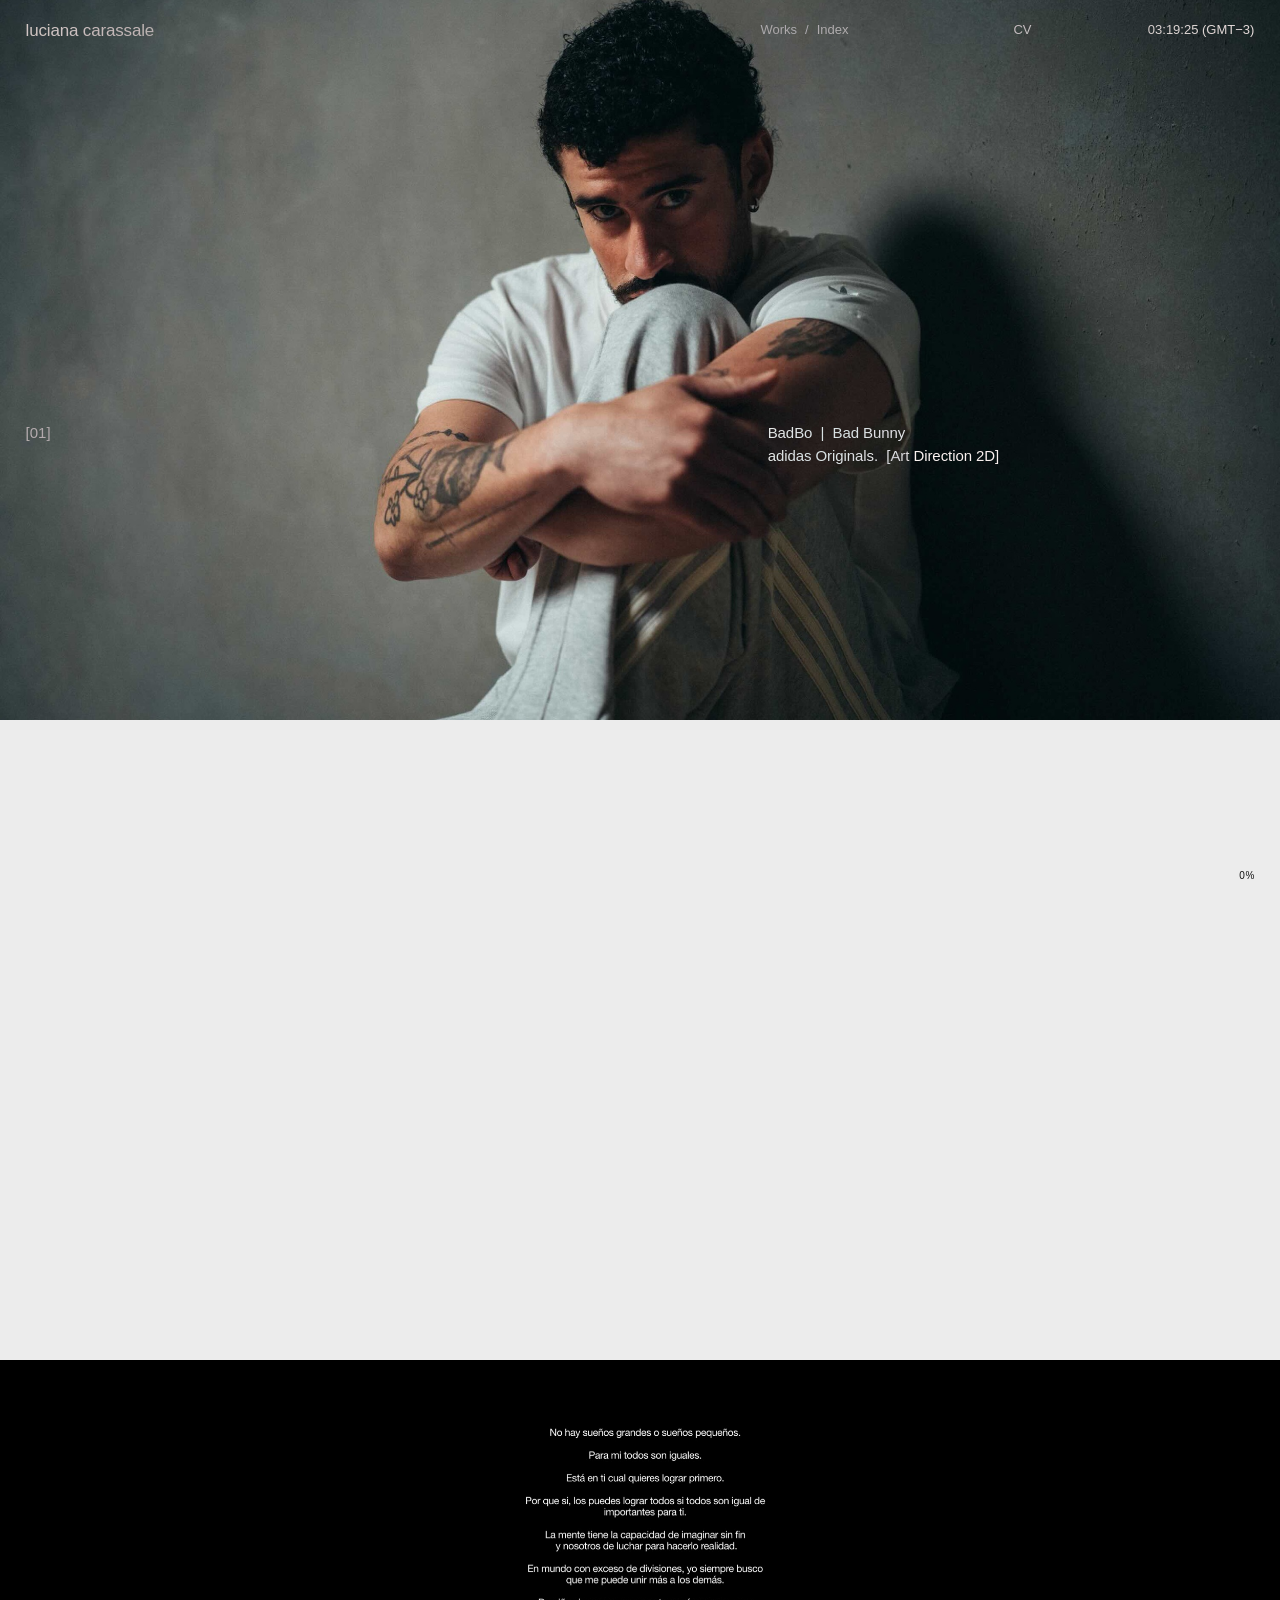
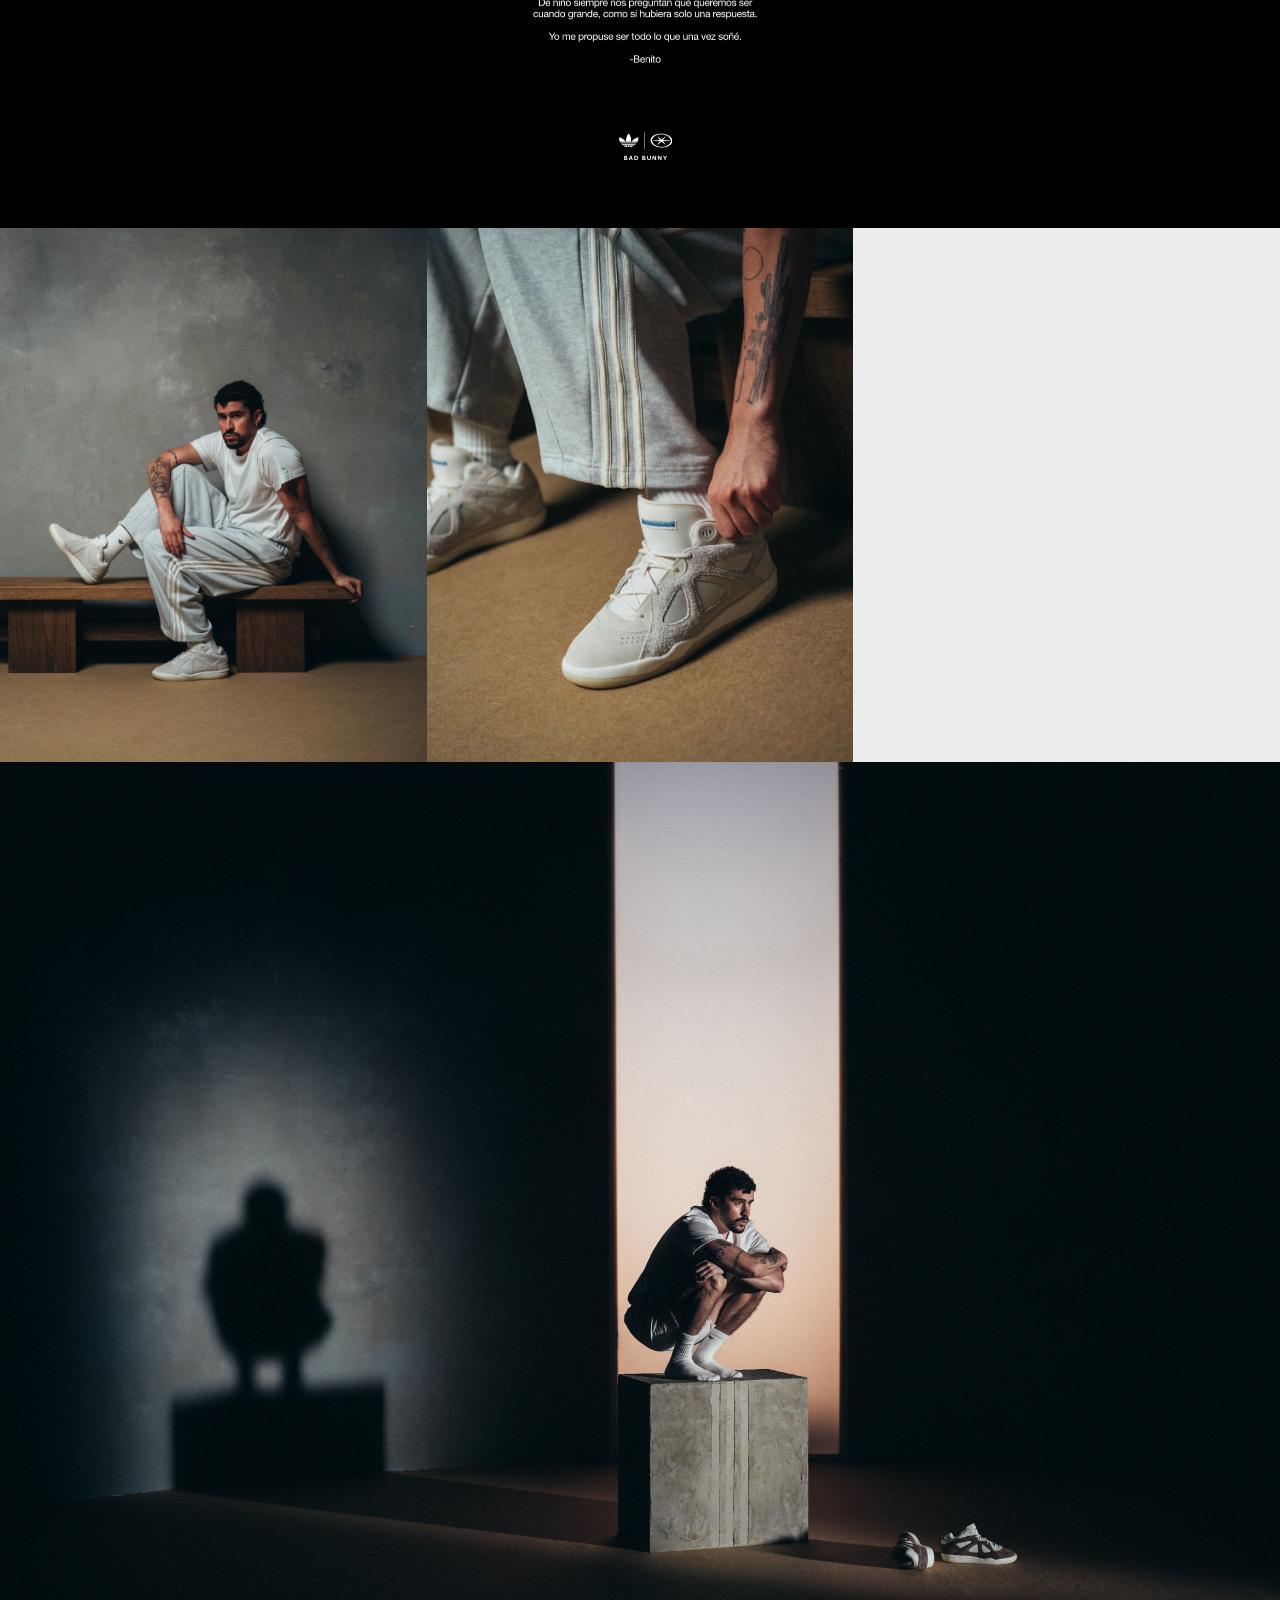
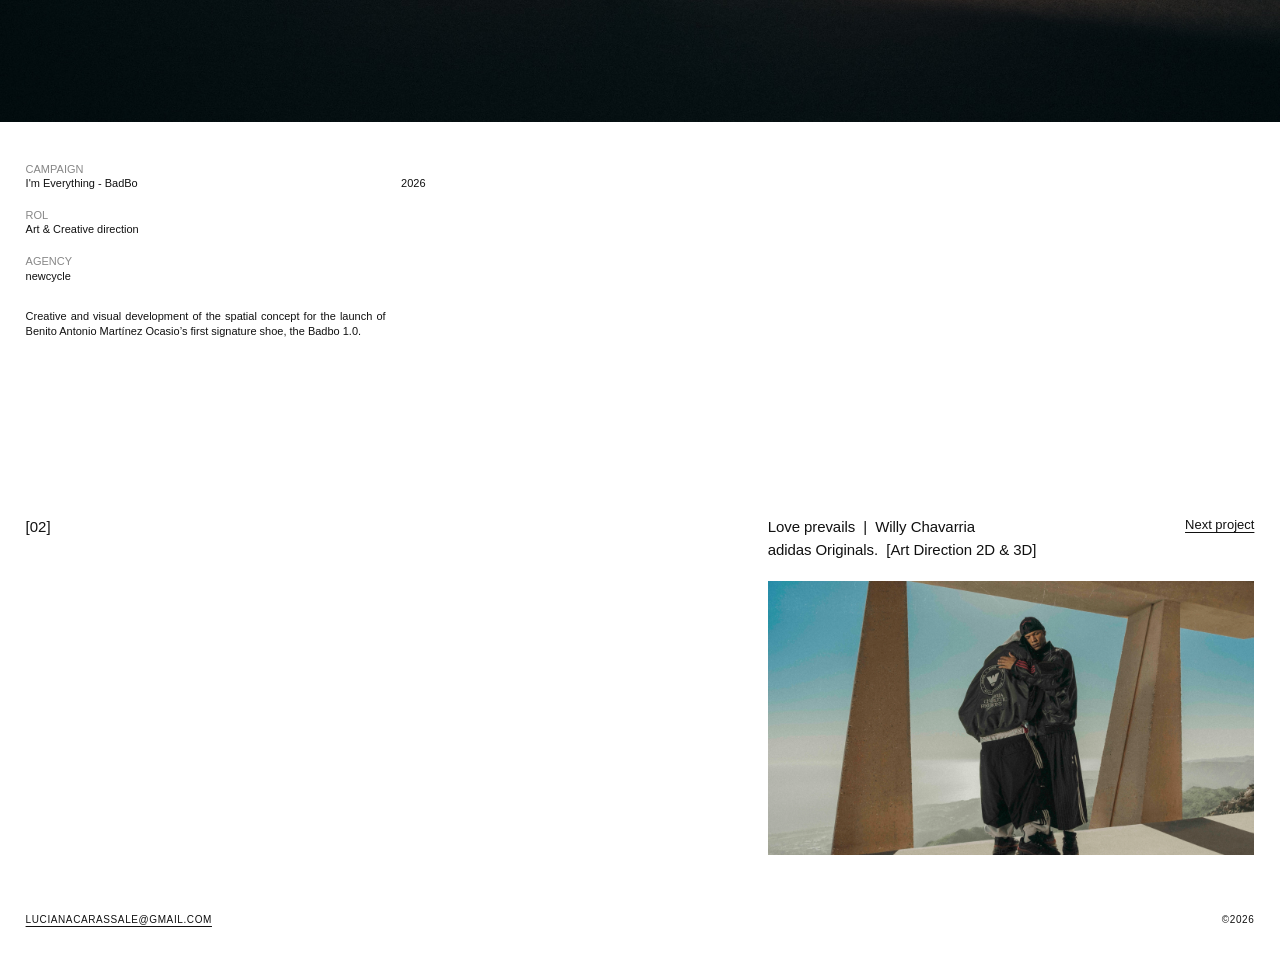
==== project.html @ 80a5f67a "Primera versión del portfolio Co-Authored-By: Claude Opus 5.5 <noreply@anthropic.com>" ====
<!doctype html>
<html lang="en">
<head>
  <meta charset="utf-8">
  <meta name="viewport" content="width=device-width, initial-scale=1">
  <title>Project — Luciana Carassale</title>
  <meta name="theme-color" content="#FFFFFF">
  <link rel="stylesheet" href="css/style.css">
</head>
<body class="page-project">

  <header class="site-head">
    <a class="logo" href="index.html">luciana carassale</a>
    <nav class="site-nav" aria-label="Main">
      <a href="works.html#works">Works</a>
      <span aria-hidden="true">/</span>
      <a href="works.html#index">Index</a>
    </nav>
    <div class="head-right">
      <a href="works.html#cv">CV</a>
      <span class="clock" data-clock></span>
    </div>
  </header>

  <div class="p-overlay" aria-hidden="true"></div>
  <span class="p-progress" aria-hidden="true">0%</span>

  <main>
    <h1 class="sr-only">Project</h1>
    <div class="p-gallery"></div>
    <section class="p-next" aria-label="Next project"></section>
  </main>

  <footer class="site-foot">
    <a class="mail" data-mail></a>
    <span data-year></span>
  </footer>

  <script src="js/media.js"></script>
  <script src="js/data.js"></script>
  <script src="js/common.js"></script>
  <script src="js/project.js"></script>
</body>
</html>
---- css/style.css ----
/* =========================================================
   Luciana Carassale — Portfolio
   ========================================================= */

:root {
  --ink: #111111;
  --paper: #FFFFFF;
  --muted: #6B6B6B;
  --pad: clamp(16px, 2vw, 30px);
  --font: 'Helvetica Neue', Helvetica, Arial, sans-serif;
}

*, *::before, *::after { box-sizing: border-box; }

html, body { margin: 0; background: var(--paper); }

body {
  font-family: var(--font);
  font-size: 13px;
  line-height: 1.3;
  color: var(--ink);
  -webkit-font-smoothing: antialiased;
  text-rendering: optimizeLegibility;
  transition: color 200ms ease;
}

a { color: inherit; text-decoration: none; }
a:hover { opacity: 0.6; }
button { font: inherit; color: inherit; background: none; border: 0; padding: 0; cursor: pointer; }
img, video { display: block; max-width: 100%; }

.sr-only {
  position: absolute; width: 1px; height: 1px; overflow: hidden;
  clip: rect(0 0 0 0); white-space: nowrap;
}

/* ---------- Header (igual en todas las páginas) ---------- */

.site-head {
  position: relative;
  z-index: 3;
  display: grid;
  grid-template-columns: minmax(0, 3fr) minmax(0, 1fr) minmax(0, 1fr);
  column-gap: 12px;
  align-items: start;
  padding: 18px var(--pad);
}
.site-head .logo { font-size: 17px; letter-spacing: -0.01em; padding: 2px 0; justify-self: start; }
.site-nav { display: flex; align-items: center; gap: 8px; font-weight: 500; }
.site-nav a, .head-right a { padding: 4px 0; }
.head-right { display: flex; flex-wrap: wrap; justify-content: space-between; gap: 8px 16px; font-weight: 500; }
.clock { padding: 4px 0; font-variant-numeric: tabular-nums; white-space: nowrap; }
.is-active { text-decoration: underline; text-underline-offset: 3px; }

/* ---------- Footer ---------- */

.site-foot {
  position: relative;
  z-index: 1;
  display: grid;
  grid-template-columns: repeat(3, minmax(0, 1fr));
  gap: 8px 24px;
  padding: 18px var(--pad);
  font-size: 10px;
  letter-spacing: 0.06em;
  text-transform: uppercase;
}
.site-foot > :nth-child(1) { justify-self: start; }
.site-foot > :nth-child(2) { justify-self: center; }
.site-foot > :nth-child(3) { justify-self: end; }
.site-foot .mail { text-decoration: underline; text-underline-offset: 3px; }

/* ---------- Etiqueta de proyecto: 2 renglones ---------- */

.label {
  display: grid;
  grid-template-columns: auto minmax(0, 1fr);
  column-gap: 12px;
  row-gap: 3px;
  letter-spacing: -0.005em;
  transition: color 200ms ease;
}
.label .n, .label .t { font-weight: 500; }
.label .t, .label .m { white-space: pre; overflow: hidden; text-overflow: ellipsis; }
.label .m { grid-column: 2; }

/* ---------- Placeholders (mientras no haya imagen) ---------- */

.media { position: relative; overflow: hidden; background-color: #ECECEC; }
.media > img, .media > video { width: 100%; height: 100%; object-fit: cover; }
.ph-label {
  position: absolute; left: 12px; bottom: 10px;
  font-size: 10px; letter-spacing: 0.06em; text-transform: uppercase;
  color: rgba(255, 255, 255, 0.6);
  pointer-events: none;
}

/* =========================================================
   INICIO
   ========================================================= */

.page-intro { min-height: 100vh; display: flex; flex-direction: column; position: relative; overflow-x: clip; }
html:has(body.page-intro) { overflow-x: hidden; } /* al centrar la composición no aparece scroll de costado */
.page-intro .site-head { position: absolute; top: 0; left: 0; right: 0; }
.page-intro .home { flex: 1 1 auto; cursor: pointer; }

/* Composición del inicio. Las medidas salen del diseño (pantalla de 1546 px) en "unidades"
   (--u = 1vw en el diseño). En pantallas cuadradas o verticales un script agranda --u y
   corre todo con --dx / --dy para que quede centrado. */
.page-intro { --u: 1vw; --dx: 0px; --dy: 0px; }
.home-comp { position: relative; height: max(100svh - 60px, calc(52 * var(--u) + var(--dy))); }
.home-comp > * { position: absolute; margin: 0; }
.home-sig { left: calc(8.7 * var(--u) + var(--dx)); top: calc(7.4 * var(--u) + var(--dy)); width: calc(40.4 * var(--u)); pointer-events: none; }
.home-sig-img { width: 100%; height: auto; }
.home-photo { left: calc(41.66 * var(--u) + var(--dx)); top: calc(25 * var(--u) + var(--dy)); width: calc(16.56 * var(--u)); height: auto; aspect-ratio: 1 / 1; object-fit: cover; filter: grayscale(1); z-index: 2; }
.home-services { list-style: none; padding: 0; z-index: 2; left: calc(20.3 * var(--u) + var(--dx)); transform: translateX(-50%); text-align: center; text-transform: uppercase; font-weight: 600; font-size: max(10px, calc(0.97 * var(--u))); line-height: 1.25; white-space: nowrap; }
.home-services--a { top: calc(32.3 * var(--u) + var(--dy)); }
.home-services--b { top: calc(46.4 * var(--u) + var(--dy)); }
.home-note { left: calc(14.75 * var(--u) + var(--dx)); top: calc(35.9 * var(--u) + var(--dy)); width: max(56px, calc(4.6 * var(--u))); z-index: 1; font-size: max(6px, calc(0.5 * var(--u))); line-height: 1.25; font-weight: 600; text-transform: uppercase; color: #C8C8C8; }
/* Líneas punteadas (posiciones del diseño) */
.home-lines { position: absolute; inset: 0; pointer-events: none; overflow: hidden; }
.hl-v { position: absolute; top: 0; bottom: 0; border-left: 1px dashed #C4C4C4; }
.hl-1 { left: calc(14.42 * var(--u) + var(--dx)); }
.hl-2 { left: calc(15.39 * var(--u) + var(--dx)); }
.hl-3 { left: calc(44.57 * var(--u) + var(--dx)); }
.hl-4 { left: calc(55.37 * var(--u) + var(--dx)); }
.hl-h { position: absolute; top: calc(31.7 * var(--u) + var(--dy)); left: calc(14.42 * var(--u) + var(--dx)); width: calc(27.24 * var(--u)); border-top: 1px dashed #C4C4C4; }
.home-works { left: calc(50 * var(--u) + var(--dx)); top: calc(48.6 * var(--u) + var(--dy)); font-size: max(12px, calc(1.03 * var(--u))); font-weight: 600; white-space: nowrap; }
.home-works span { display: inline-block; margin-left: 0.3em; transition: transform 200ms ease; }
.home-works:hover { opacity: 1; }
.home-works:hover span { transform: translateX(4px); }

/* =========================================================
   WORKS / INDEX / CV
   ========================================================= */

.page-works { min-height: 100vh; display: flex; flex-direction: column; }

.hover-bg {
  position: fixed; inset: 0; z-index: 0;
  opacity: 0;
  background-color: var(--paper);
  background-size: cover; background-position: center;
  transition: opacity 260ms ease, background-color 260ms ease;
  pointer-events: none;
}
.hover-bg > img, .hover-bg > video { position: absolute; inset: 0; width: 100%; height: 100%; object-fit: cover; }
.hover-bg .ph-label { left: 50%; bottom: 56px; transform: translateX(-50%); white-space: nowrap; color: rgba(255,255,255,0.55); }

.works-main {
  position: relative;
  z-index: 1;
  flex: 1 1 auto;
  padding: clamp(80px, 11vw, 160px) var(--pad) 96px;
}

.view { display: none; }
.view.is-shown { display: grid; }

.grid-works { grid-template-columns: repeat(5, minmax(0, 1fr)); gap: 48px 20px; }
.work { display: flex; flex-direction: column; gap: 12px; min-width: 0; transition: gap 700ms cubic-bezier(.65, 0, .35, 1); }
.work .label { font-size: 11px; }
.work .label .t, .work .label .m { white-space: pre-wrap; }
.work .media { aspect-ratio: 16 / 9; height: var(--mh, auto); margin-top: auto; transition: opacity 220ms ease, height 700ms cubic-bezier(.65, 0, .35, 1); }
.grid-works { transition: row-gap 700ms cubic-bezier(.65, 0, .35, 1); }

/* Index = la misma grilla con las imágenes aplastadas (se anima al cambiar) */
.grid-works.is-index { row-gap: 22px; }
.grid-works.is-index .work { gap: 0; }
.grid-works.is-index .work .media { height: 0; }
.no-anim, .no-anim * { transition: none !important; }
@media (max-width: 1200px) { .grid-works { grid-template-columns: repeat(4, minmax(0, 1fr)); } }
@media (max-width: 960px)  { .grid-works { grid-template-columns: repeat(3, minmax(0, 1fr)); } }


.work:hover { opacity: 1; }

/* Estado "mouse encima de un proyecto" */
body.is-hovering { color: #FFFFFF; }
body.is-hovering .hover-bg { opacity: 1; }
body.is-hovering .work:not(.is-current) .media { opacity: 0; }
body.is-hovering .label { color: rgba(255, 255, 255, 0.38); }
body.is-hovering .is-current .label { color: #FFFFFF; }

/* CV */
.view-cv {
  /* Mismas columnas que el header: texto | Works / Index | CV */
  grid-template-columns: minmax(0, 3fr) minmax(0, 1fr) minmax(0, 1fr);
  grid-template-rows: auto auto;
  column-gap: 12px;
  font-size: 14px; line-height: 1.35;
}
/* En CV el texto arranca más arriba que la grilla de Works */
.works-main:has(.view-cv.is-shown) { padding-top: 80px; }
.view-cv p, .view-cv h2, .view-cv ul { margin: 0; }
.cv-bio { grid-column: 1; grid-row: 1 / 3; max-width: 470px; text-wrap: pretty; }
.cv-bio p + p { margin-top: 1.35em; }
.cv-contact { grid-column: 2 / 4; grid-row: 1; padding-top: 15vh; }
.cv-mail { color: #555555; font-weight: 600; }
.cv-services { grid-column: 2; grid-row: 2; padding-top: 15vh; }
.cv-links { grid-column: 3; grid-row: 2; padding-top: 15vh; display: flex; flex-direction: column; justify-content: space-between; align-items: flex-start; }
.cv-k { display: block; font-size: 14px; font-weight: 600; text-transform: uppercase; margin-bottom: 1.4em !important; }
.cv-link { text-decoration: underline; text-underline-offset: 3px; }
.cv-download { color: var(--muted); letter-spacing: 0.04em; margin-bottom: 0 !important; }
.cv-services ul { list-style: none; padding: 0; text-transform: uppercase; }

/* =========================================================
   PROYECTO
   ========================================================= */

.page-project .site-head {
  position: fixed; top: 0; left: 0; right: 0;
  color: #FFFFFF;
  mix-blend-mode: difference;
}

.split { display: grid; grid-template-columns: minmax(0, 3fr) minmax(0, 2fr); column-gap: 12px; align-items: start; }

.p-overlay {
  position: fixed; top: 47vh; left: 0; right: 0; z-index: 2;
  padding: 0 var(--pad);
  color: #FFFFFF;
  mix-blend-mode: difference;
  pointer-events: none;
  font-size: 15px;
  transition: opacity 200ms ease;
}
.p-overlay.is-hidden { opacity: 0; }

/* Ficha del proyecto: al final, antes de "Next project" (CAMPAIGN / ROL / AGENCY + texto) */
.p-next.has-info { padding-top: 40px; }
.p-info { width: min(400px, 100%); margin-bottom: clamp(120px, 14vw, 220px); font-size: 11px; line-height: 1.3; }
.p-info-top { display: flex; justify-content: space-between; align-items: flex-end; gap: 16px; margin-bottom: 1.6em; }
.p-info-row { display: flex; flex-direction: column; margin-bottom: 1.6em; }
.p-info-top .p-info-row { margin-bottom: 0; }
.p-info-k { text-transform: uppercase; opacity: 0.5; }
.p-info-ph { opacity: 0.4; }
.p-info-text p { margin: 0 0 1em; }
.p-info-text p:last-child { margin-bottom: 0; }
.p-info-text { margin: 2.4em 0 0; max-width: 360px; text-align: justify; hyphens: manual; }
.p-overlay .label .t, .p-overlay .label .m { white-space: pre-wrap; }

.p-progress {
  position: fixed; right: var(--pad); bottom: 18px; z-index: 2;
  color: #FFFFFF; mix-blend-mode: difference;
  font-size: 10px; letter-spacing: 0.06em;
  pointer-events: none;
}

.p-hero { height: max(560px, 56.25vw); }

.g-wide-wrap, .g-pair { padding: 40px var(--pad); }
.g-wide-wrap + .g-pair { padding-top: 0; }
.g-wide { aspect-ratio: 21 / 9; }
.g-pair { display: grid; grid-template-columns: repeat(auto-fit, minmax(min(360px, 100%), 1fr)); gap: 40px 48px; }
.g-pair .media, .g-bleed .media { aspect-ratio: 4 / 5; }
.g-bleed { display: grid; grid-template-columns: repeat(auto-fit, minmax(min(360px, 100%), 1fr)); }
.g-full { aspect-ratio: 16 / 9; }
/* Con foto o video real, se muestra entera (sin recorte) */
.g-full:has(img, video) { aspect-ratio: auto; }
.g-full > img, .g-full > video { height: auto; }
.g-fit { background-color: var(--paper); }
.g-fit > img, .g-fit > video { width: auto; max-width: 100%; max-height: 100svh; margin: 0 auto; }
/* Proyectos sin imagen principal (hero: 'none'): la imagen arranca con aire arriba */
.g-fit--space { padding: 14vh var(--pad) 6vh; }
.g-fit--space > img, .g-fit--space > video { max-height: 80vh; }

.g-single { padding: 40px var(--pad); }
.g-single .media { width: min(100%, calc(50% - 24px)); margin: 0 auto; aspect-ratio: 4 / 5; }
.g-single .media:has(img, video) { aspect-ratio: auto; }
.g-single .media > img, .g-single .media > video { height: auto; }
.g-pair + .g-pair, .g-pair + .g-single, .g-single + .g-pair, .g-single + .g-single { padding-top: 0; }

/* Diseño Readymag: filas pegadas, sin espacios */
.g-row { display: flex; }
.g-cell { min-width: 0; }
.g-cell .media { width: 100%; height: 100%; }
.g-framed { padding: 12vh 16vw; background-color: var(--paper); }
.g-cell { position: relative; }
.g-caption { position: absolute; left: 12px; bottom: 10px; font-size: 10px; letter-spacing: 0.06em; text-transform: uppercase; color: #FFFFFF; pointer-events: none; }
.g-text { display: flex; justify-content: center; padding: 14vh var(--pad); }
.g-text > div { max-width: 440px; font-size: 11px; line-height: 1.55; text-align: center; text-wrap: pretty; }
.g-text p { margin: 0 0 1.4em; }
.g-text p:last-child { margin-bottom: 0; }
/* Después de una imagen enmarcada, el texto no suma su espacio de arriba (ya lo da el marco) */
.g-framed + .g-text { padding-top: 0; }

.p-next { padding: clamp(200px, 22vw, 320px) var(--pad) 40px; }
.p-next .label { font-size: 15px; }
.p-next .label .t, .p-next .label .m { white-space: pre-wrap; }
.p-next-body { display: flex; flex-direction: column; gap: 22px; }
.p-next-row { display: flex; flex-wrap: wrap; justify-content: space-between; gap: 8px 16px; }
.p-next-cta { text-decoration: underline; text-underline-offset: 3px; }
.p-next .media { aspect-ratio: 16 / 9; }
.p-next a:hover { opacity: 1; }
.p-next a:hover .p-next-cta { opacity: 0.6; }

.page-project .site-foot { grid-template-columns: 1fr 1fr; padding-bottom: 44px; }
.page-project .site-foot > :nth-child(2) { justify-self: end; }

/* =========================================================
   CELULAR
   ========================================================= */

@media (max-width: 760px) {
  /* Header en una sola línea: logo a la izquierda, Works / Index / CV a la derecha */
  .site-head { display: flex; align-items: center; gap: 8px; padding: 6px 16px; }
  .site-head .logo { margin-right: auto; }
  .site-head a { min-height: 44px; display: inline-flex; align-items: center; }
  .head-right { gap: 8px; }
  .head-right::before { content: '/'; font-weight: 500; align-self: center; }
  .clock { display: none; }

  /* Etiqueta apilada: [01] / título / cliente */
  .label { grid-template-columns: minmax(0, 1fr); }
  .label .n { margin-bottom: 10px; }
  .label .m { grid-column: 1; }
  .label .t, .label .m { white-space: pre-wrap; }

  /* Works e Index: dos columnas */
  .works-main { padding: 22svh 16px 64px; }
  .grid-works { grid-template-columns: repeat(2, minmax(0, 1fr)); gap: 36px 12px; }
  .work { gap: 12px; }
  .site-foot { padding: 18px 16px; grid-template-columns: 1fr 1fr; }
  .site-foot > :nth-child(1) { grid-column: 1 / -1; }
  .site-foot > :nth-child(2) { justify-self: start; }

  /* CV: todo en una columna */
  .view-cv { grid-template-columns: minmax(0, 1fr); grid-template-rows: none; row-gap: 48px; }
  .works-main:has(.view-cv.is-shown) { padding-top: 96px; }
  .cv-bio, .cv-contact, .cv-services, .cv-links { grid-column: 1; grid-row: auto; padding-top: 0; max-width: none; }
  .cv-links { gap: 24px; justify-content: flex-start; }

  /* Inicio: en celular la composición se acomoda en vertical */
  .home-lines { display: none; }
  .home-comp { height: auto; padding: 120px 16px 64px; display: flex; flex-direction: column; }
  .home-comp > * { position: static; transform: none; }
  .home-sig { width: 92%; }
  .home-photo { width: 36%; align-self: flex-end; margin-top: -8vw; margin-right: 4%; }
  .home-services { left: auto; align-self: center; font-size: 14px; margin-top: 40px; }
  .home-services--b { margin-top: 28px; }
  .home-note { order: 3; width: 60%; align-self: center; text-align: center; font-size: 9px; margin-top: 16px; }
  .home-services--b { order: 4; }
  .home-works { order: 5; align-self: flex-end; margin-top: 48px; font-size: 16px; min-height: 44px; display: inline-flex; align-items: center; }

  /* Proyecto: imagen principal a pantalla completa, título apilado */
  .split { display: flex; flex-direction: column; align-items: stretch; gap: 10px; }
  .p-overlay { padding: 0 16px; }
  .p-next.has-info { padding-top: 32px; }
  .p-info { margin-bottom: 18svh; }
  .p-info-row, .p-info-top { margin-bottom: 1.4em; }
  .p-info-text { max-width: none; }
  .p-overlay, .p-next .label { font-size: 13px; }
  .p-progress { right: 16px; }
  .p-hero { height: 100svh; }

  /* Galería: los pares quedan lado a lado */
  .g-wide-wrap, .g-pair, .g-single { padding: 8px 16px; }
  .g-single .media { width: 100%; }
  .g-framed { padding: 8svh 16px; }
  .g-text { padding: 10svh 24px; }
  .g-row--wrap { flex-wrap: wrap; }
  .g-row--wrap .g-cell { flex: 0 0 50% !important; aspect-ratio: 4 / 5 !important; }
  .g-row--stack { flex-direction: column; }
  .g-row--stack .g-cell { flex: none !important; width: 100%; }
  .g-wide { aspect-ratio: 4 / 3; }
  .g-pair { grid-template-columns: repeat(2, minmax(0, 1fr)); gap: 8px; }
  .g-bleed { grid-template-columns: repeat(2, minmax(0, 1fr)); }

  /* Next project: aparece donde estaba el título del proyecto */
  .p-next { padding: 47svh 16px 24px; }
  .p-next-body { gap: 0; }
  .p-next-row { flex-wrap: nowrap; align-items: start; margin-bottom: 12svh; }
  .p-next-cta { flex: none; }
  .p-next .media { aspect-ratio: 4 / 3; }
}

@media (prefers-reduced-motion: reduce) {
  * { transition: none !important; }
}
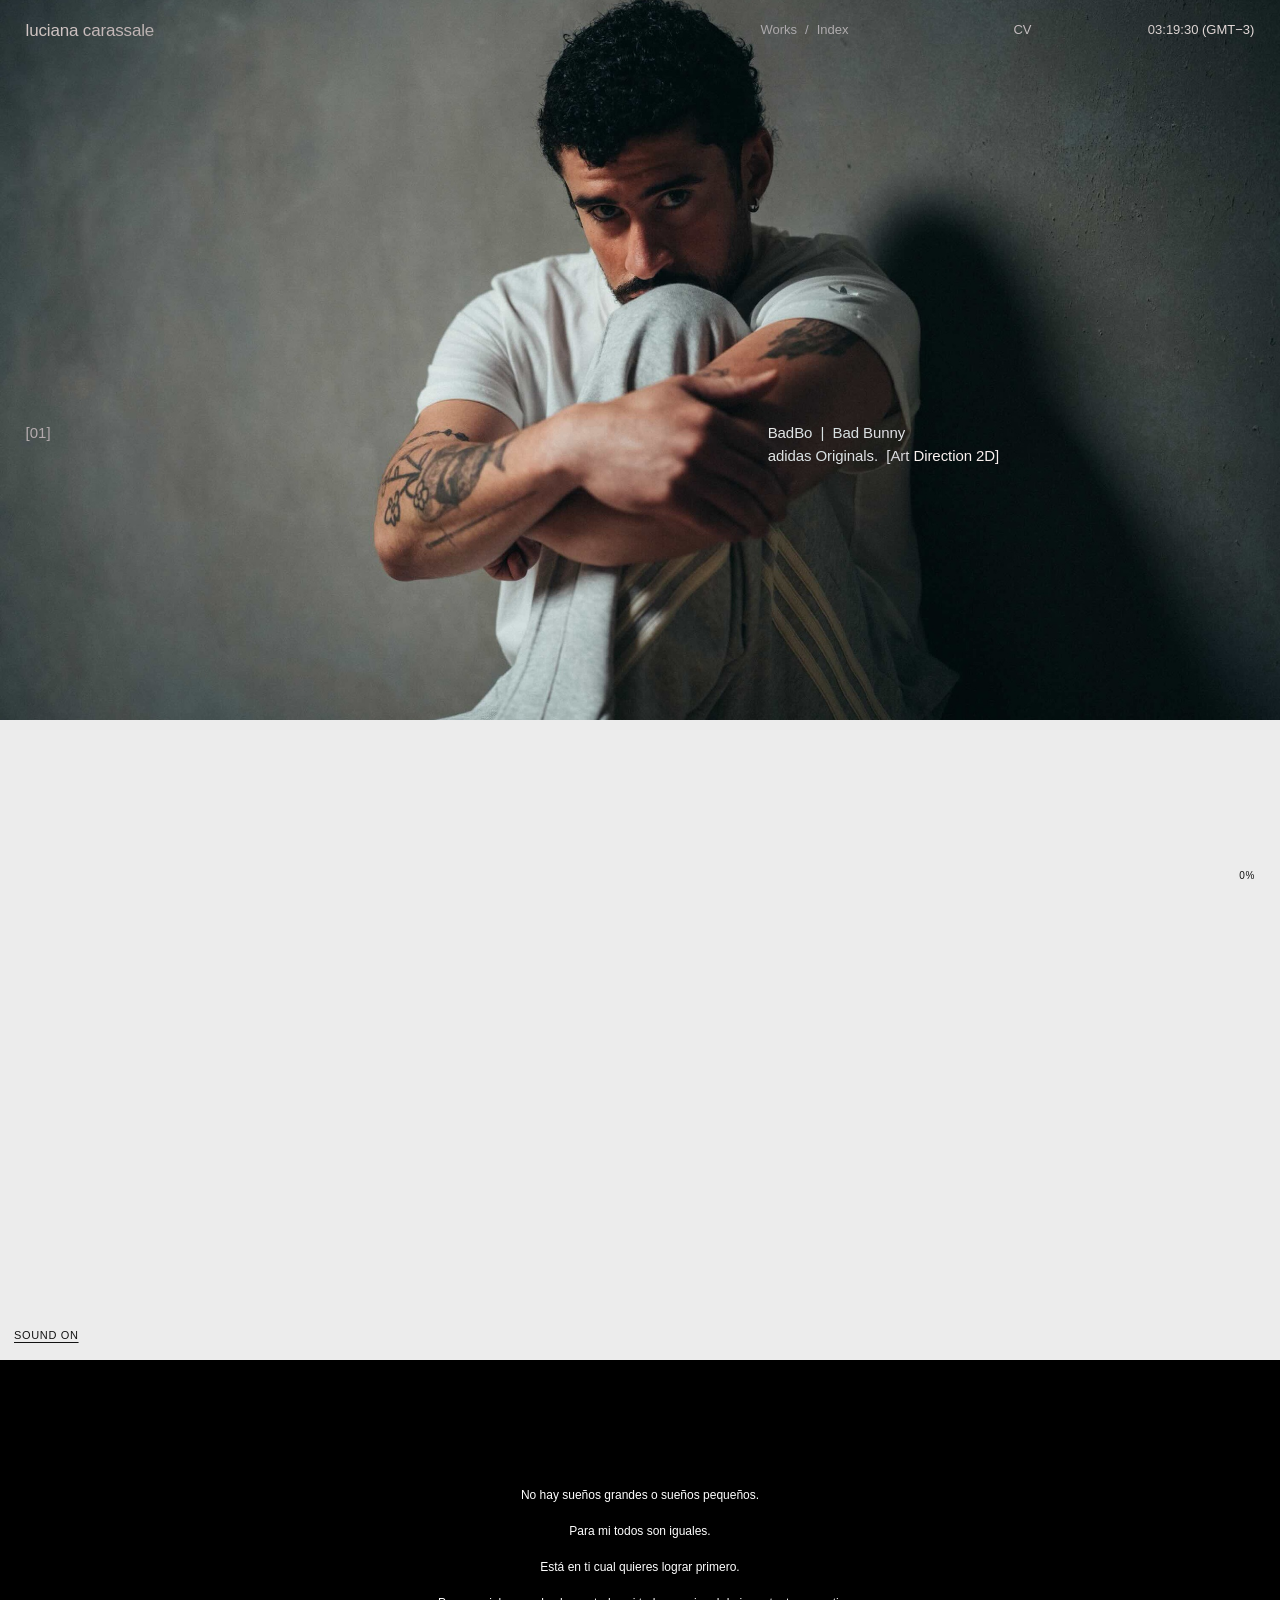
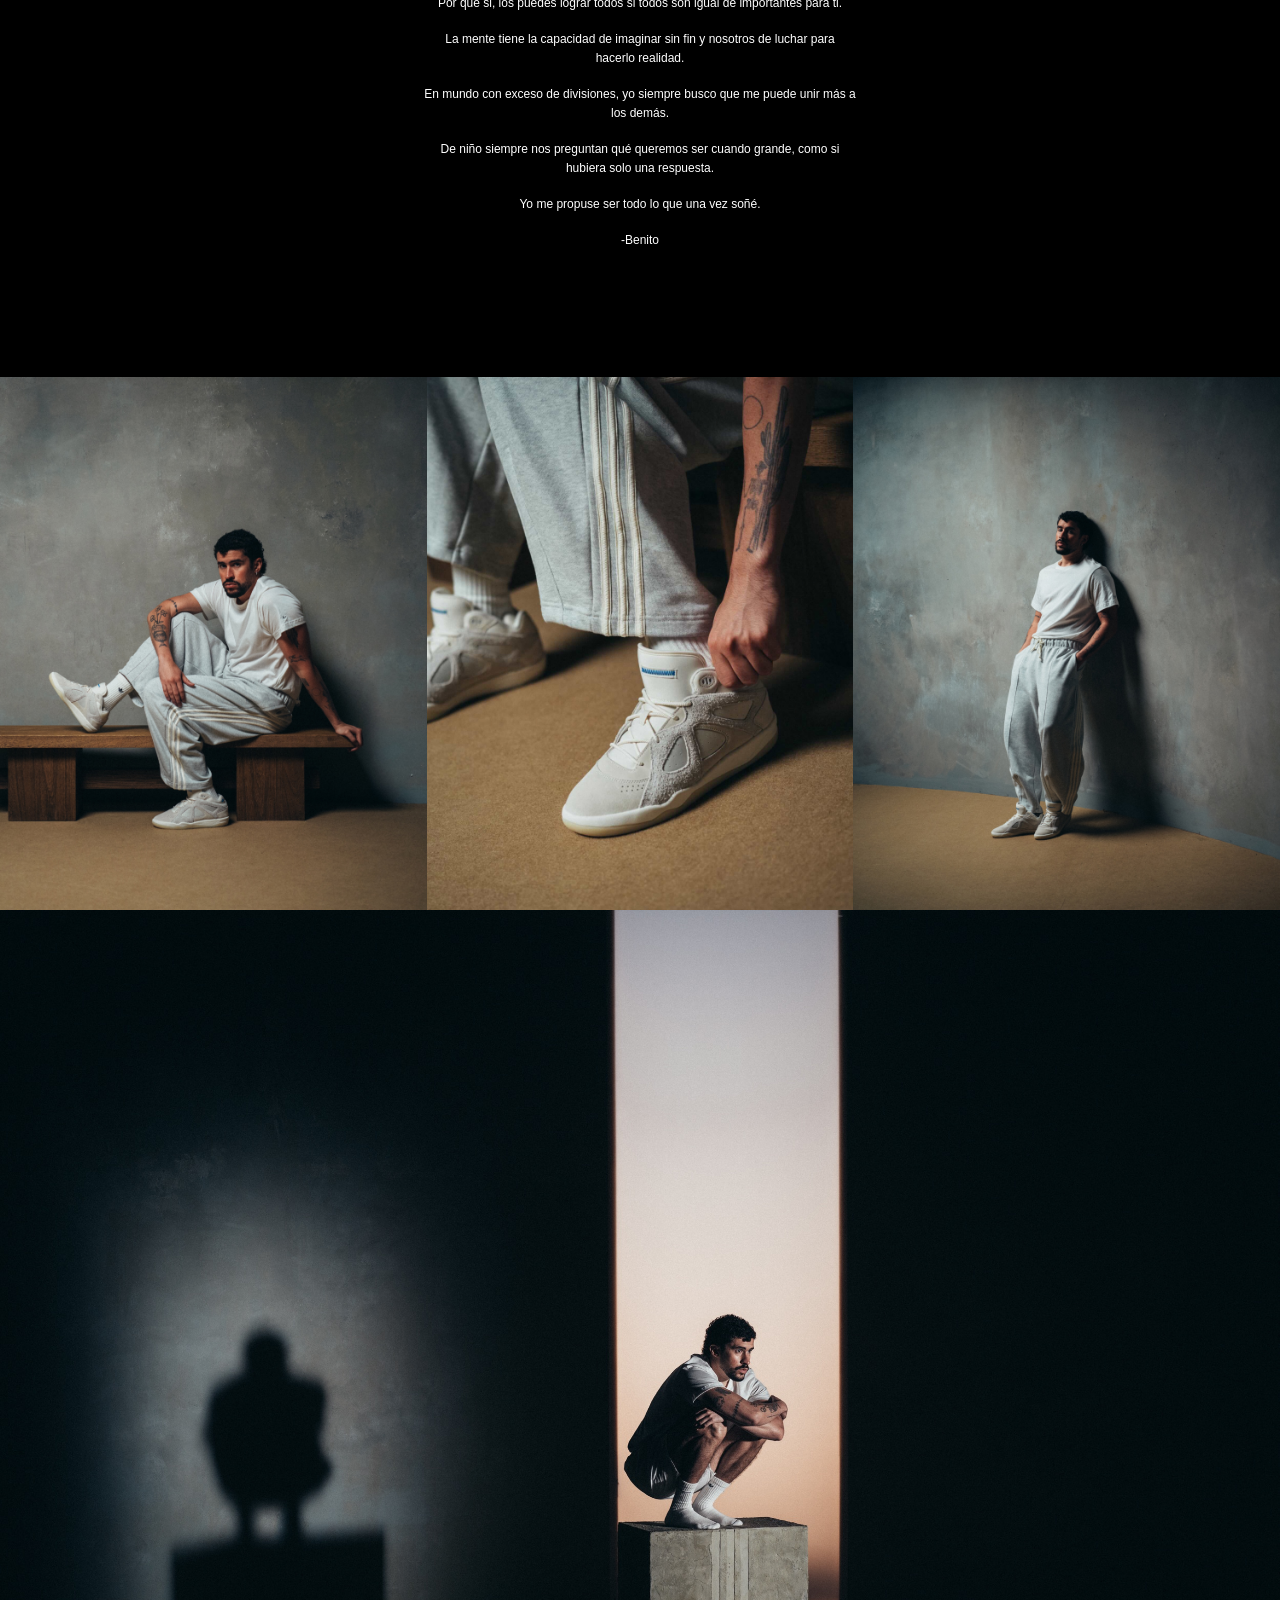
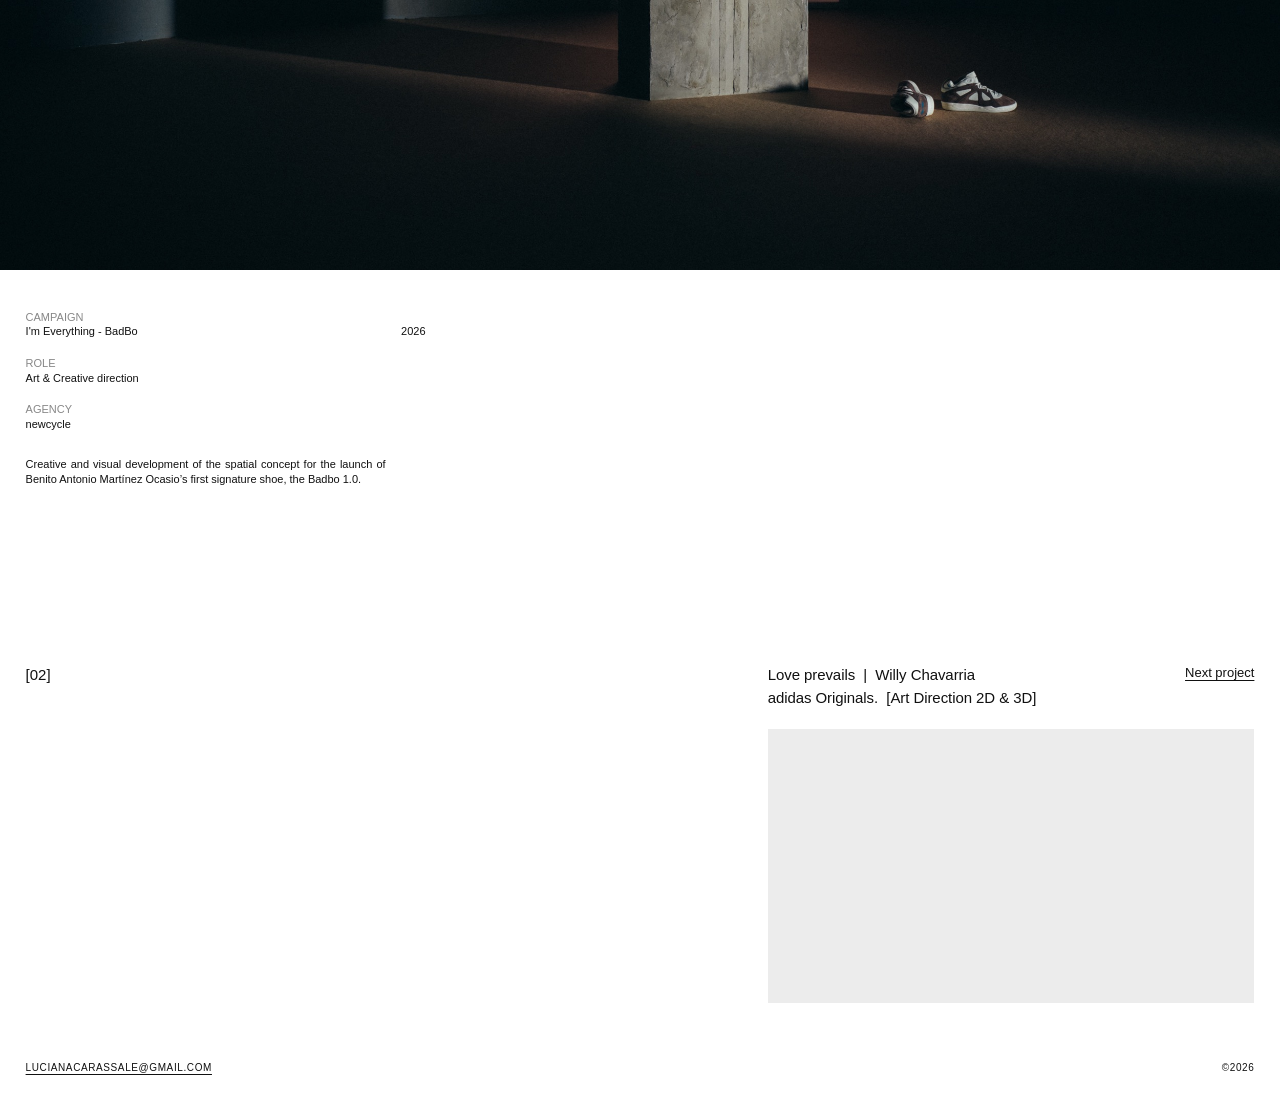
==== commit 605fe1d3: "Ícono de la pestaña y nombre corto en el inicio Co-Authored-By: Claude Opus 5.5 <noreply@anthropic.c" ====
--- a/project.html
+++ b/project.html
@@ -5,6 +5,9 @@
   <meta name="viewport" content="width=device-width, initial-scale=1">
   <title>Project — Luciana Carassale</title>
   <meta name="theme-color" content="#FFFFFF">
+  <link rel="icon" type="image/png" sizes="32x32" href="images/icon/icon-32.png">
+  <link rel="icon" type="image/png" sizes="512x512" href="images/icon/icon-512.png">
+  <link rel="apple-touch-icon" href="images/icon/icon-180.png">
   <link rel="stylesheet" href="css/style.css">
 </head>
 <body class="page-project">
--- a/css/style.css
+++ b/css/style.css
@@ -51,6 +51,19 @@
 .head-right { display: flex; flex-wrap: wrap; justify-content: space-between; gap: 8px 16px; font-weight: 500; }
 .clock { padding: 4px 0; font-variant-numeric: tabular-nums; white-space: nowrap; }
 .is-active { text-decoration: underline; text-underline-offset: 3px; }
+
+/* Botón de sonido de los videos de cada proyecto */
+.sound-btn {
+  position: absolute; left: 14px; bottom: 12px; z-index: 1;
+  padding: 6px 0; color: #FFFFFF; mix-blend-mode: difference;
+  font-size: 11px; letter-spacing: 0.06em; text-transform: uppercase;
+  text-decoration: underline; text-underline-offset: 3px;
+}
+.sound-btn:hover { opacity: 0.6; }
+
+/* Aviso "Email copied" */
+.copied-tip { position: fixed; z-index: 10; padding: 4px 8px; background: #111111; color: #FFFFFF; font-size: 11px; letter-spacing: 0.02em; pointer-events: none; transition: opacity 300ms ease; }
+.copied-tip.is-out { opacity: 0; }
 
 /* ---------- Footer ---------- */
 
@@ -103,29 +116,37 @@
 html:has(body.page-intro) { overflow-x: hidden; } /* al centrar la composición no aparece scroll de costado */
 .page-intro .site-head { position: absolute; top: 0; left: 0; right: 0; }
 .page-intro .home { flex: 1 1 auto; cursor: pointer; }
-
-/* Composición del inicio. Las medidas salen del diseño (pantalla de 1546 px) en "unidades"
+/* En computadora el inicio mide exactamente la pantalla: sin scroll */
+@media (min-width: 761px) {
+  .page-intro { height: 100svh; min-height: 0; overflow: hidden; }
+  .page-intro .home { min-height: 0; }
+  .page-intro .home-comp { height: 100%; }
+}
+/* El nombre de arriba a la izquierda, casi transparente en el inicio */
+.page-intro .site-head .logo, .page-intro .site-head .logo:hover { opacity: 0.1; }
+
+/* Composición del inicio. Las medidas salen del diseño (pantalla de 1920 px) en "unidades"
    (--u = 1vw en el diseño). En pantallas cuadradas o verticales un script agranda --u y
    corre todo con --dx / --dy para que quede centrado. */
 .page-intro { --u: 1vw; --dx: 0px; --dy: 0px; }
-.home-comp { position: relative; height: max(100svh - 60px, calc(52 * var(--u) + var(--dy))); }
+.home-comp { position: relative; height: max(100svh - 60px, calc(54 * var(--u) + var(--dy))); }
 .home-comp > * { position: absolute; margin: 0; }
-.home-sig { left: calc(8.7 * var(--u) + var(--dx)); top: calc(7.4 * var(--u) + var(--dy)); width: calc(40.4 * var(--u)); pointer-events: none; }
+.home-sig { left: calc(5.36 * var(--u) + var(--dx)); top: calc(6.51 * var(--u) + var(--dy)); width: calc(47.8 * var(--u)); pointer-events: none; }
 .home-sig-img { width: 100%; height: auto; }
-.home-photo { left: calc(41.66 * var(--u) + var(--dx)); top: calc(25 * var(--u) + var(--dy)); width: calc(16.56 * var(--u)); height: auto; aspect-ratio: 1 / 1; object-fit: cover; filter: grayscale(1); z-index: 2; }
-.home-services { list-style: none; padding: 0; z-index: 2; left: calc(20.3 * var(--u) + var(--dx)); transform: translateX(-50%); text-align: center; text-transform: uppercase; font-weight: 600; font-size: max(10px, calc(0.97 * var(--u))); line-height: 1.25; white-space: nowrap; }
-.home-services--a { top: calc(32.3 * var(--u) + var(--dy)); }
-.home-services--b { top: calc(46.4 * var(--u) + var(--dy)); }
-.home-note { left: calc(14.75 * var(--u) + var(--dx)); top: calc(35.9 * var(--u) + var(--dy)); width: max(56px, calc(4.6 * var(--u))); z-index: 1; font-size: max(6px, calc(0.5 * var(--u))); line-height: 1.25; font-weight: 600; text-transform: uppercase; color: #C8C8C8; }
+.home-photo { left: calc(46.3 * var(--u) + var(--dx)); top: calc(27.29 * var(--u) + var(--dy)); width: calc(11.77 * var(--u)); height: auto; aspect-ratio: 1 / 1; object-fit: cover; filter: grayscale(1); z-index: 2; }
+.home-services { list-style: none; padding: 0; z-index: 2; left: calc(20.1 * var(--u) + var(--dx)); transform: translateX(-50%); text-align: center; text-transform: uppercase; font-weight: 600; font-size: max(10px, calc(1.04 * var(--u))); line-height: 1.25; white-space: nowrap; }
+.home-services--a { top: calc(33.6 * var(--u) + var(--dy)); }
+.home-services--b { top: calc(49 * var(--u) + var(--dy)); }
+.home-note { left: calc(14.06 * var(--u) + var(--dx)); top: calc(37.3 * var(--u) + var(--dy)); width: max(56px, calc(4.95 * var(--u))); z-index: 1; font-size: max(6px, calc(0.57 * var(--u))); line-height: 1.25; font-weight: 600; text-transform: uppercase; color: #C8C8C8; }
 /* Líneas punteadas (posiciones del diseño) */
 .home-lines { position: absolute; inset: 0; pointer-events: none; overflow: hidden; }
 .hl-v { position: absolute; top: 0; bottom: 0; border-left: 1px dashed #C4C4C4; }
-.hl-1 { left: calc(14.42 * var(--u) + var(--dx)); }
-.hl-2 { left: calc(15.39 * var(--u) + var(--dx)); }
-.hl-3 { left: calc(44.57 * var(--u) + var(--dx)); }
-.hl-4 { left: calc(55.37 * var(--u) + var(--dx)); }
-.hl-h { position: absolute; top: calc(31.7 * var(--u) + var(--dy)); left: calc(14.42 * var(--u) + var(--dx)); width: calc(27.24 * var(--u)); border-top: 1px dashed #C4C4C4; }
-.home-works { left: calc(50 * var(--u) + var(--dx)); top: calc(48.6 * var(--u) + var(--dy)); font-size: max(12px, calc(1.03 * var(--u))); font-weight: 600; white-space: nowrap; }
+.hl-1 { left: calc(13.7 * var(--u) + var(--dx)); }
+.hl-2 { left: calc(14.74 * var(--u) + var(--dx)); }
+.hl-3 { left: calc(46.4 * var(--u) + var(--dx)); }
+.hl-4 { left: calc(57.19 * var(--u) + var(--dx)); }
+.hl-h { position: absolute; top: calc(33.12 * var(--u) + var(--dy)); left: calc(13.7 * var(--u) + var(--dx)); width: calc(32.6 * var(--u)); border-top: 1px dashed #C4C4C4; }
+.home-works { left: calc(52.24 * var(--u) + var(--dx)); top: calc(51.5 * var(--u) + var(--dy)); font-size: max(12px, calc(1.04 * var(--u))); font-weight: 600; white-space: nowrap; }
 .home-works span { display: inline-block; margin-left: 0.3em; transition: transform 200ms ease; }
 .home-works:hover { opacity: 1; }
 .home-works:hover span { transform: translateX(4px); }
@@ -284,6 +305,14 @@
 .g-text p:last-child { margin-bottom: 0; }
 /* Después de una imagen enmarcada, el texto no suma su espacio de arriba (ya lo da el marco) */
 .g-framed + .g-text { padding-top: 0; }
+.g-text--dark { color: #FFFFFF; }
+.g-text--dark > div { font-size: 12px; line-height: 1.6; }
+/* Fotos separadas con nombre (izq.) y lugar (der.) abajo — New York Times */
+.g-cards { display: grid; grid-template-columns: repeat(4, minmax(0, 1fr)); gap: 2vw; padding: 10vh 2.9vw; }
+.g-card { margin: 0; }
+.g-card .media { aspect-ratio: 0.677; }
+.g-card figcaption { display: flex; justify-content: space-between; gap: 8px; margin-top: 10px; font-size: 13px; }
+.g-card-place { text-transform: uppercase; text-align: right; }
 
 .p-next { padding: clamp(200px, 22vw, 320px) var(--pad) 40px; }
 .p-next .label { font-size: 15px; }
@@ -359,6 +388,8 @@
   .g-single .media { width: 100%; }
   .g-framed { padding: 8svh 16px; }
   .g-text { padding: 10svh 24px; }
+  .g-cards { grid-template-columns: repeat(2, minmax(0, 1fr)); gap: 24px 12px; padding: 8svh 16px; }
+  .g-card figcaption { font-size: 11px; }
   .g-row--wrap { flex-wrap: wrap; }
   .g-row--wrap .g-cell { flex: 0 0 50% !important; aspect-ratio: 4 / 5 !important; }
   .g-row--stack { flex-direction: column; }
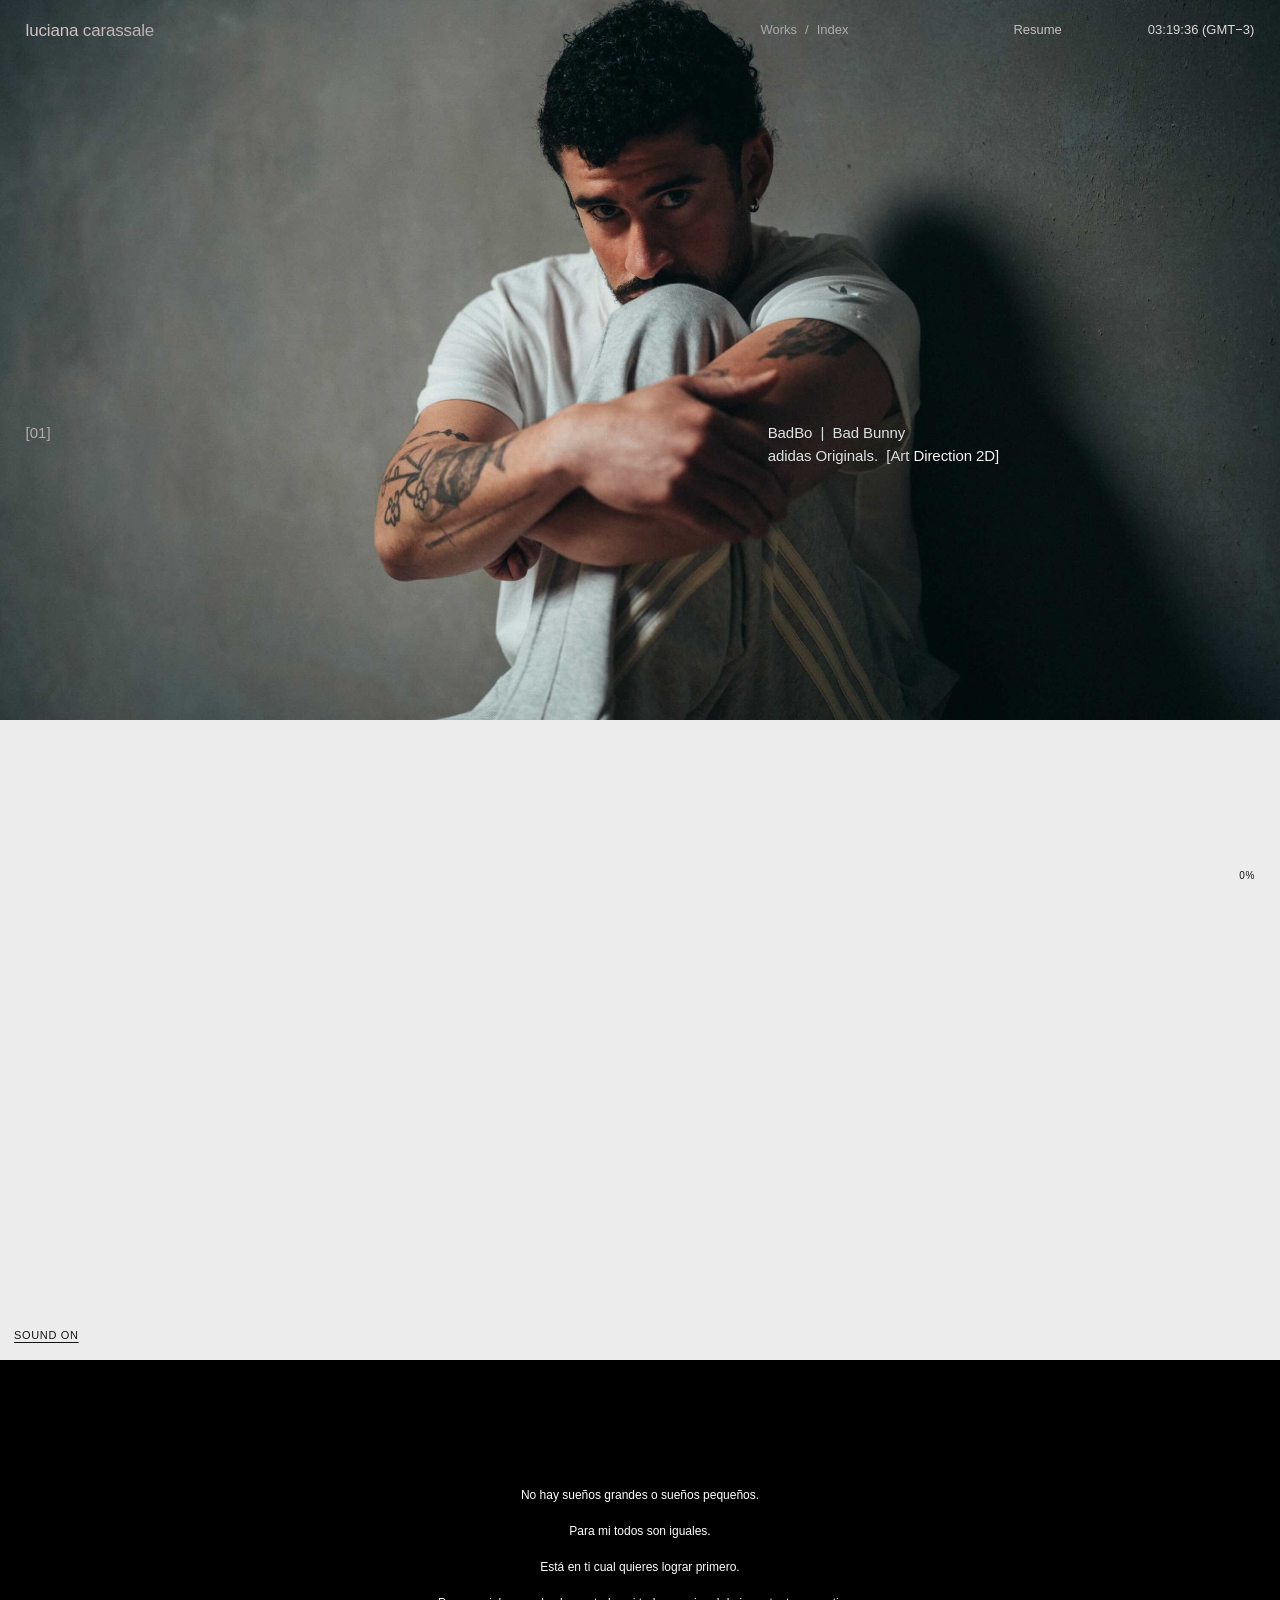
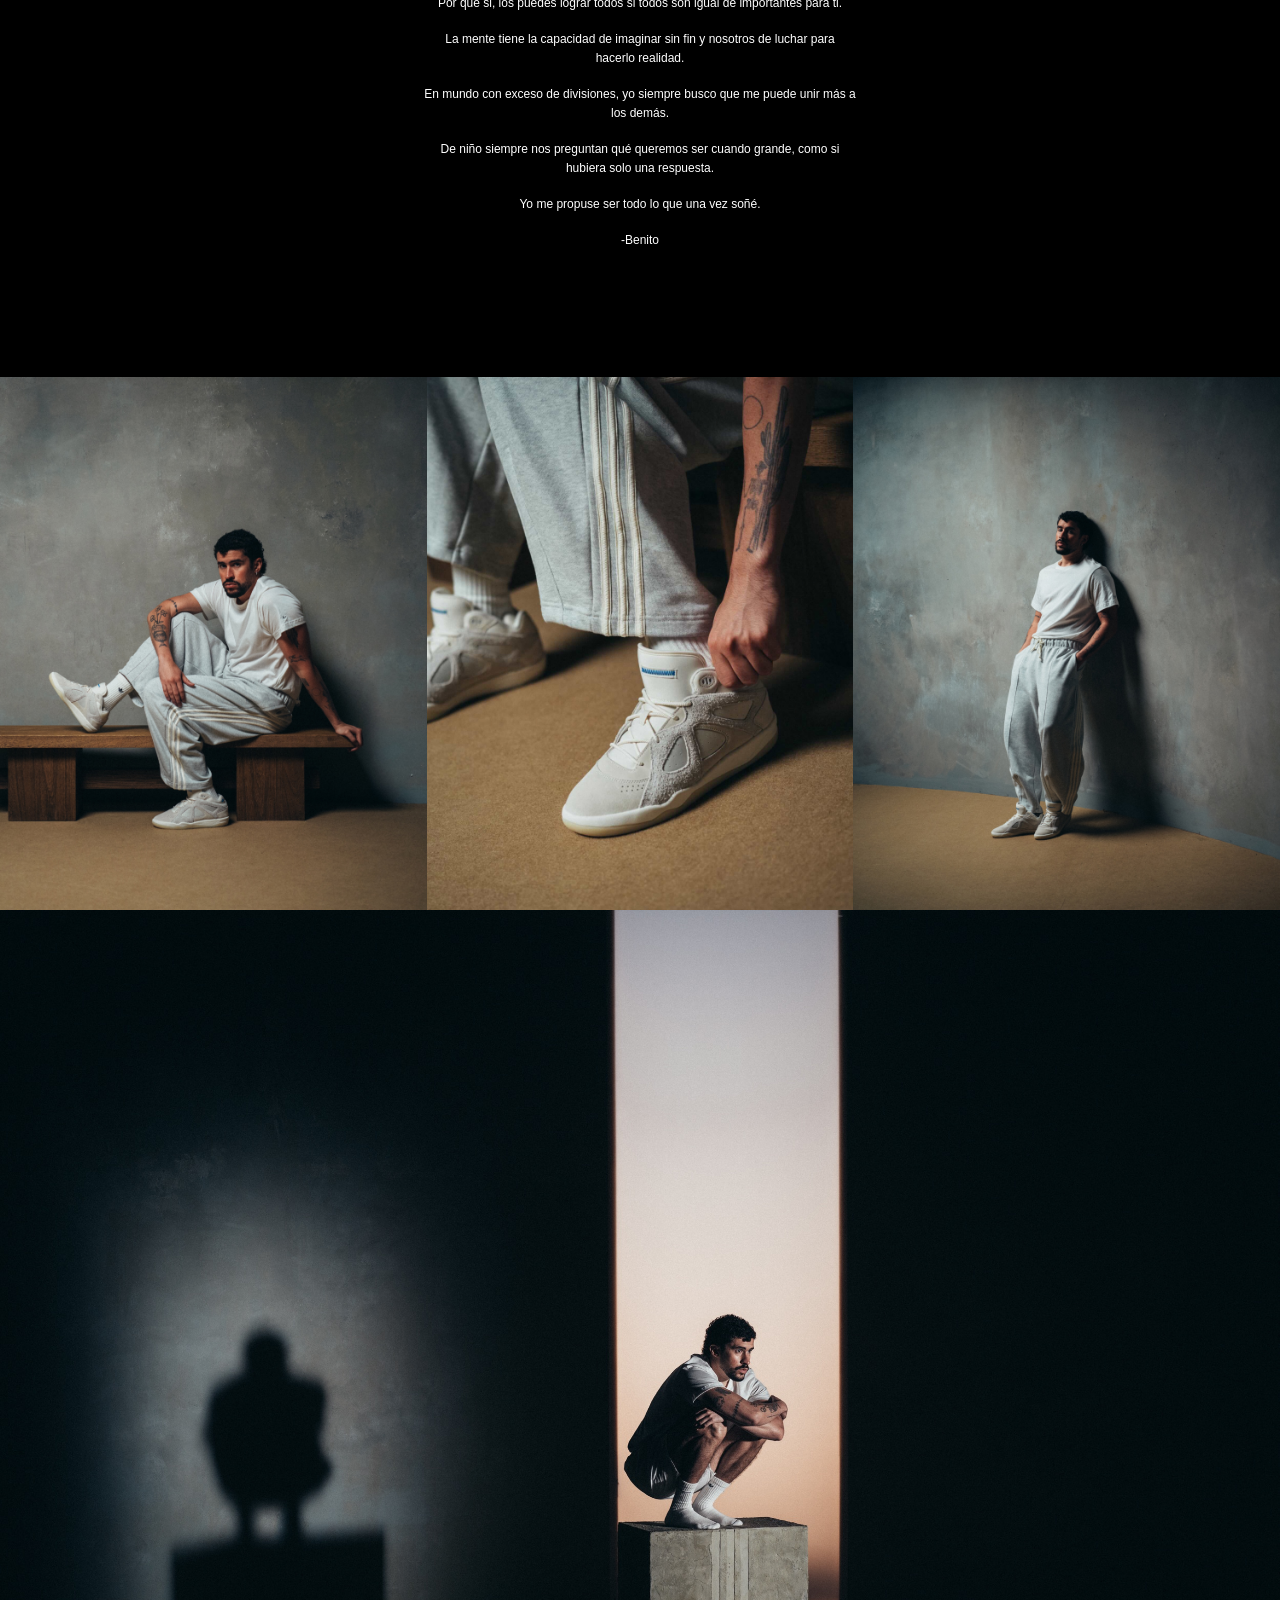
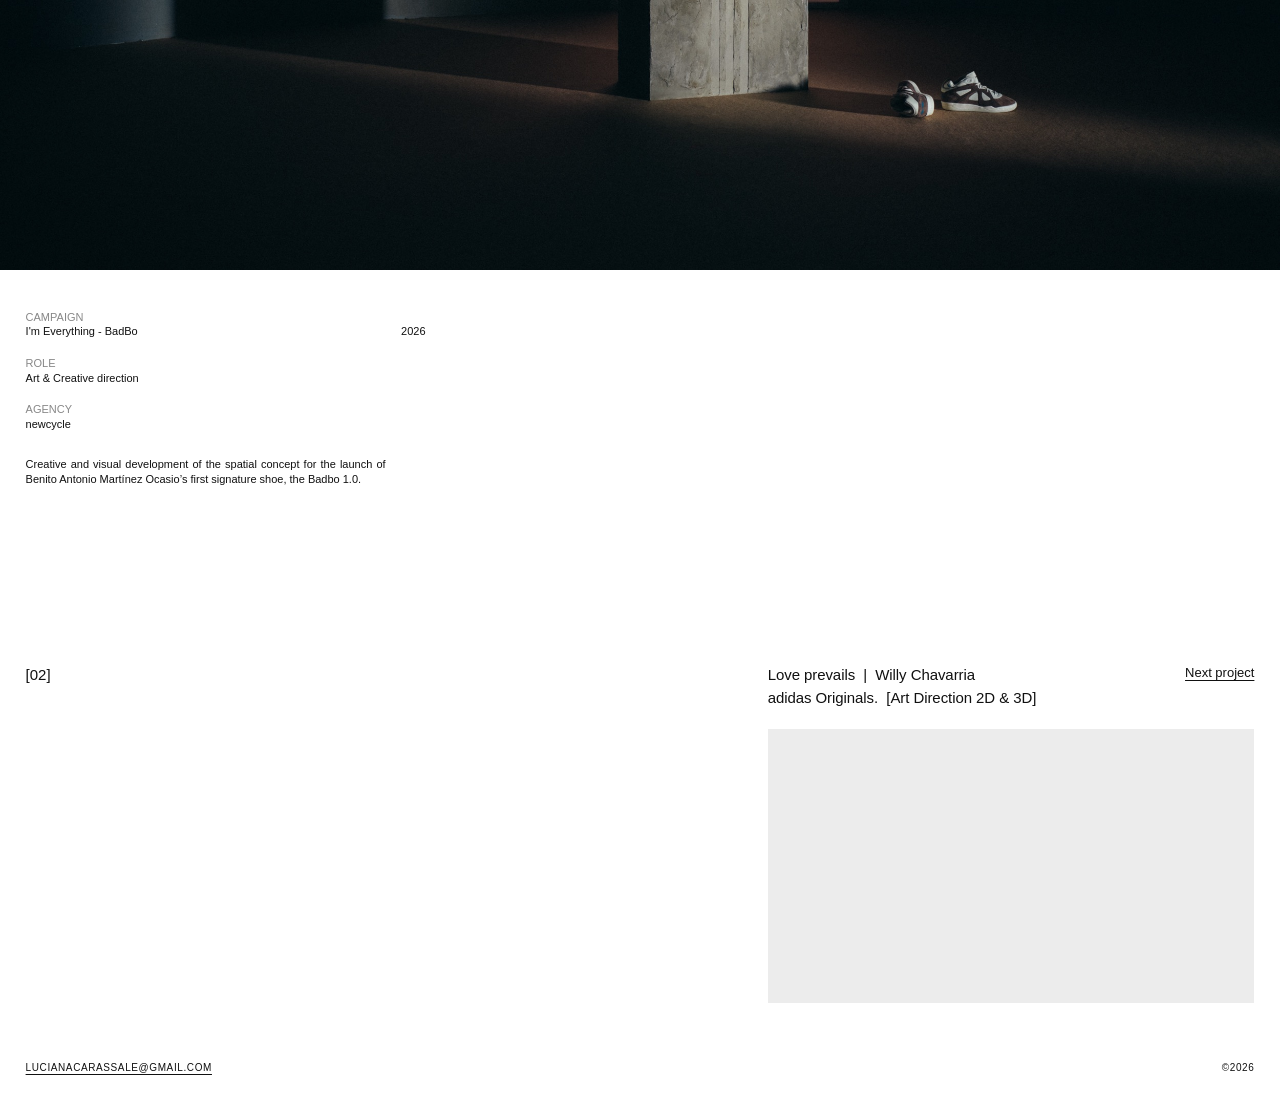
==== commit edb0cee2: "Menú: CV pasa a Resume Co-Authored-By: Claude Opus 5.5 <noreply@anthropic.com>" ====
--- a/project.html
+++ b/project.html
@@ -20,7 +20,7 @@
       <a href="works.html#index">Index</a>
     </nav>
     <div class="head-right">
-      <a href="works.html#cv">CV</a>
+      <a href="works.html#cv">Resume</a>
       <span class="clock" data-clock></span>
     </div>
   </header>
